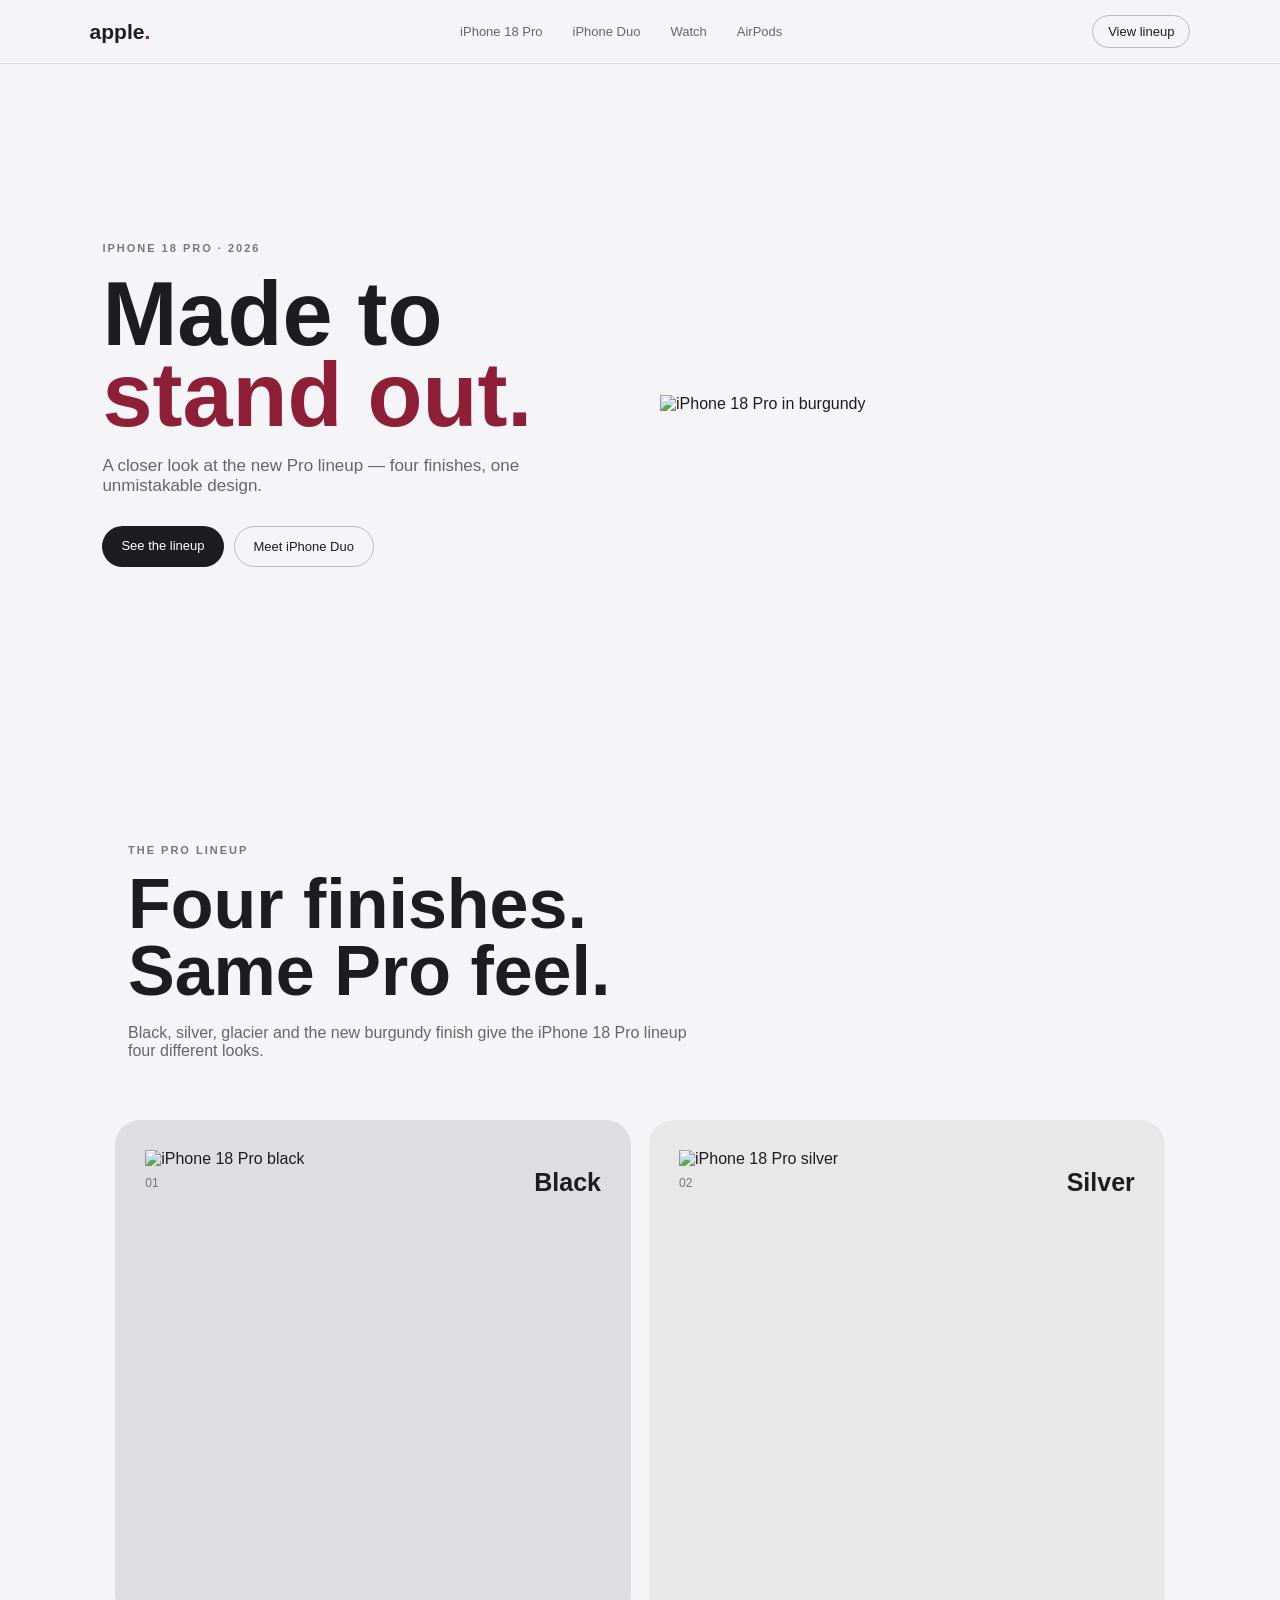
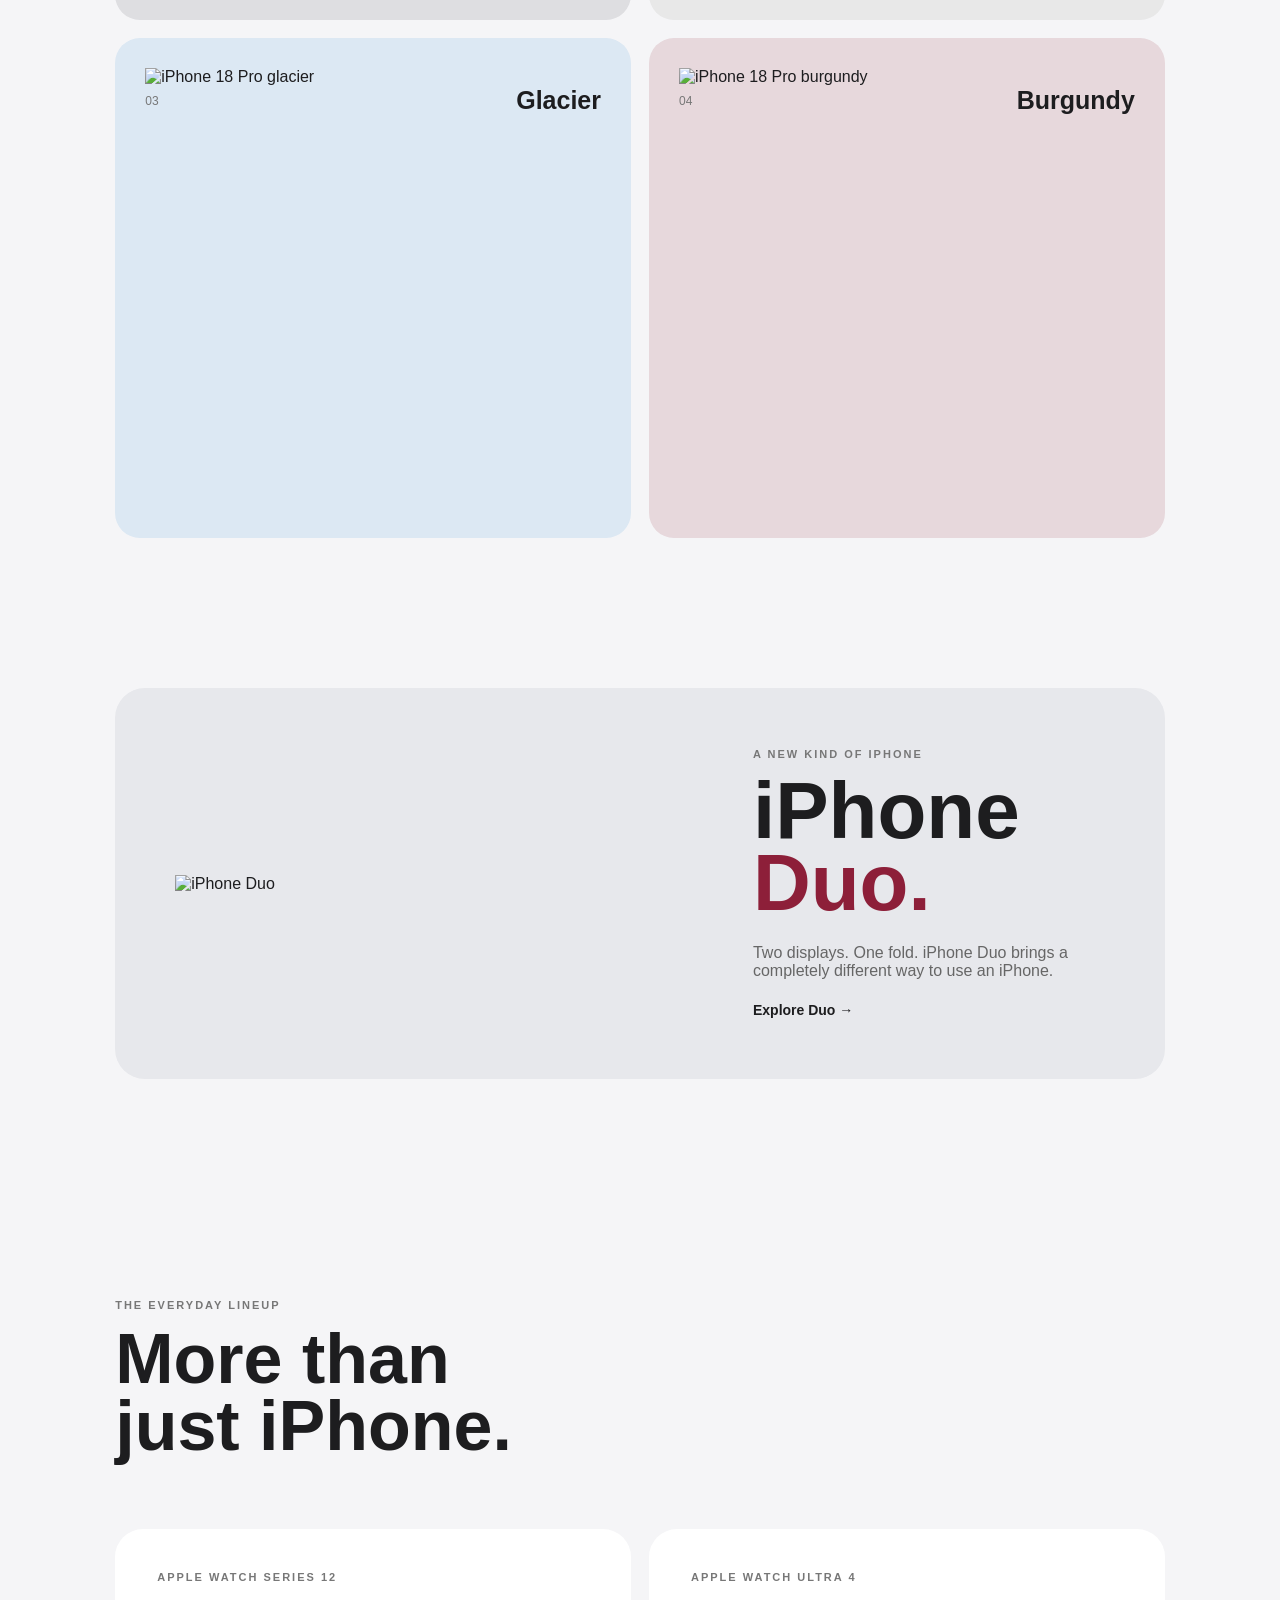
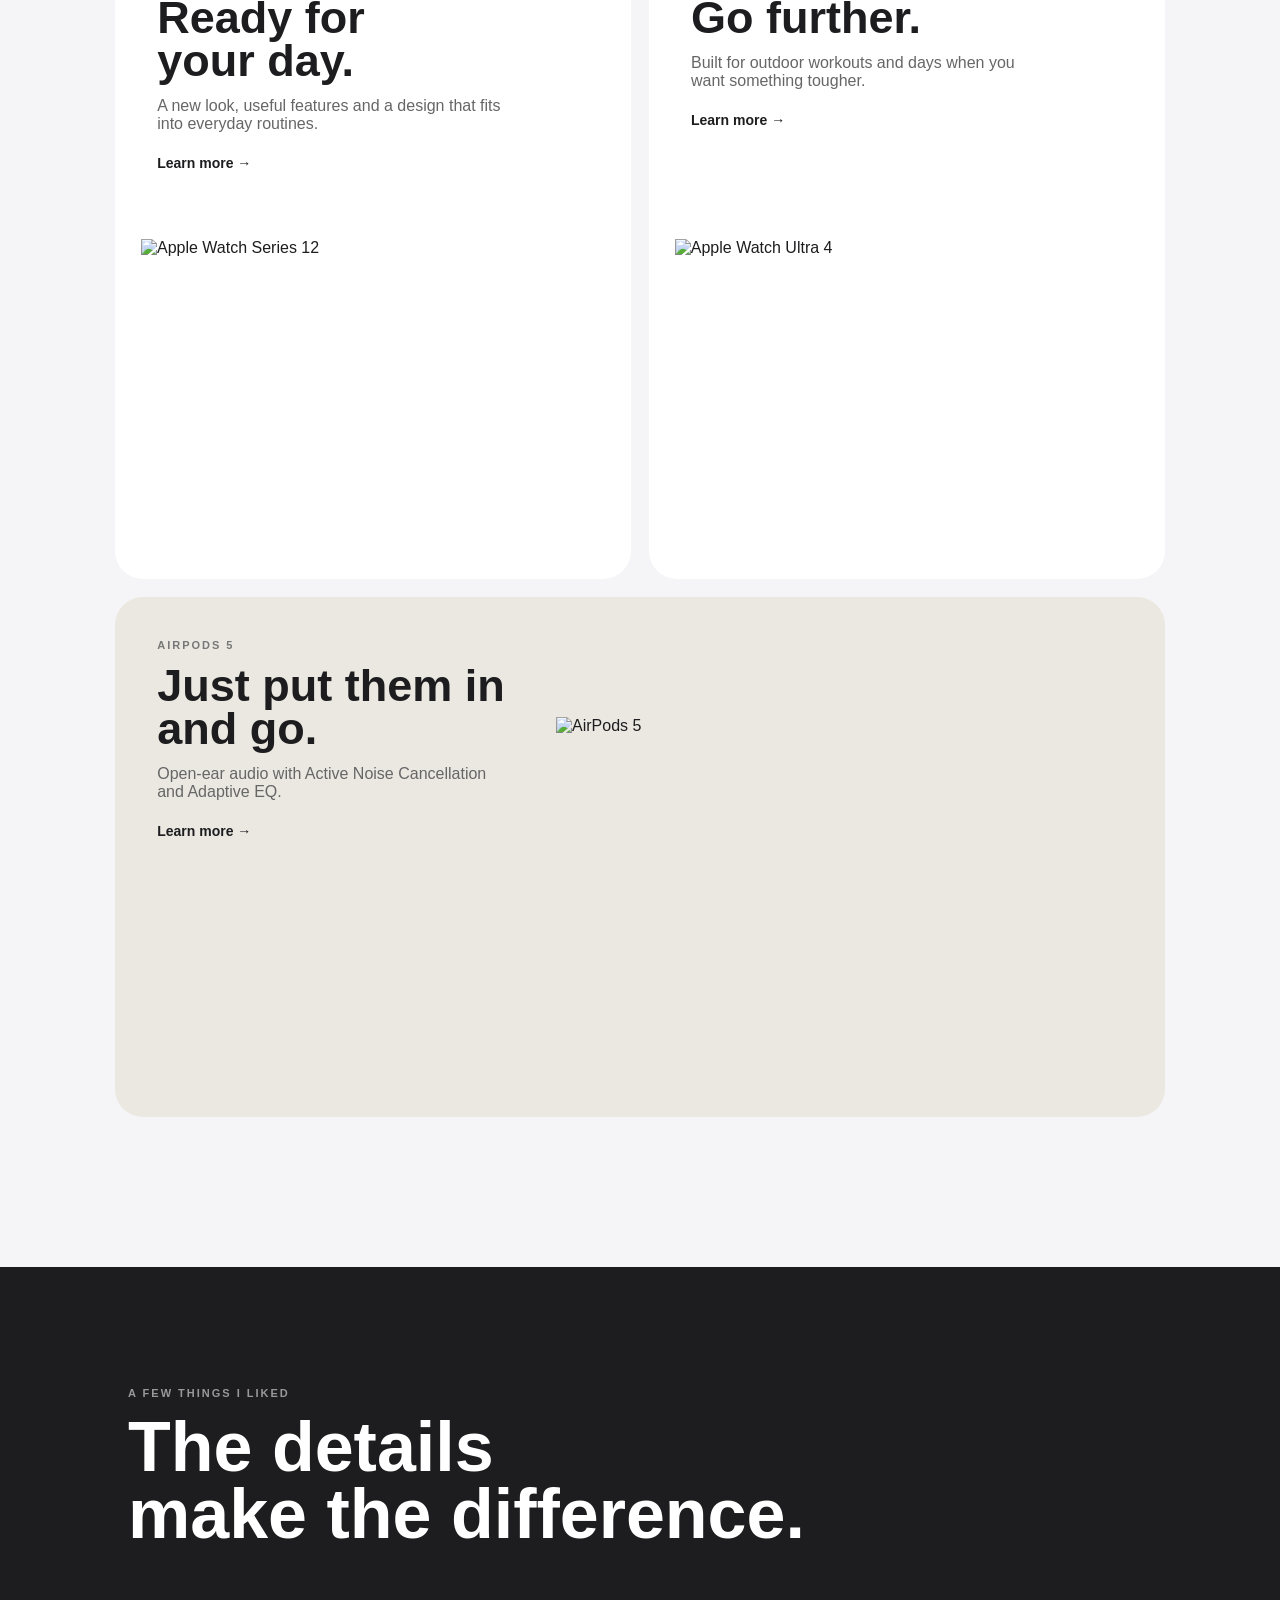
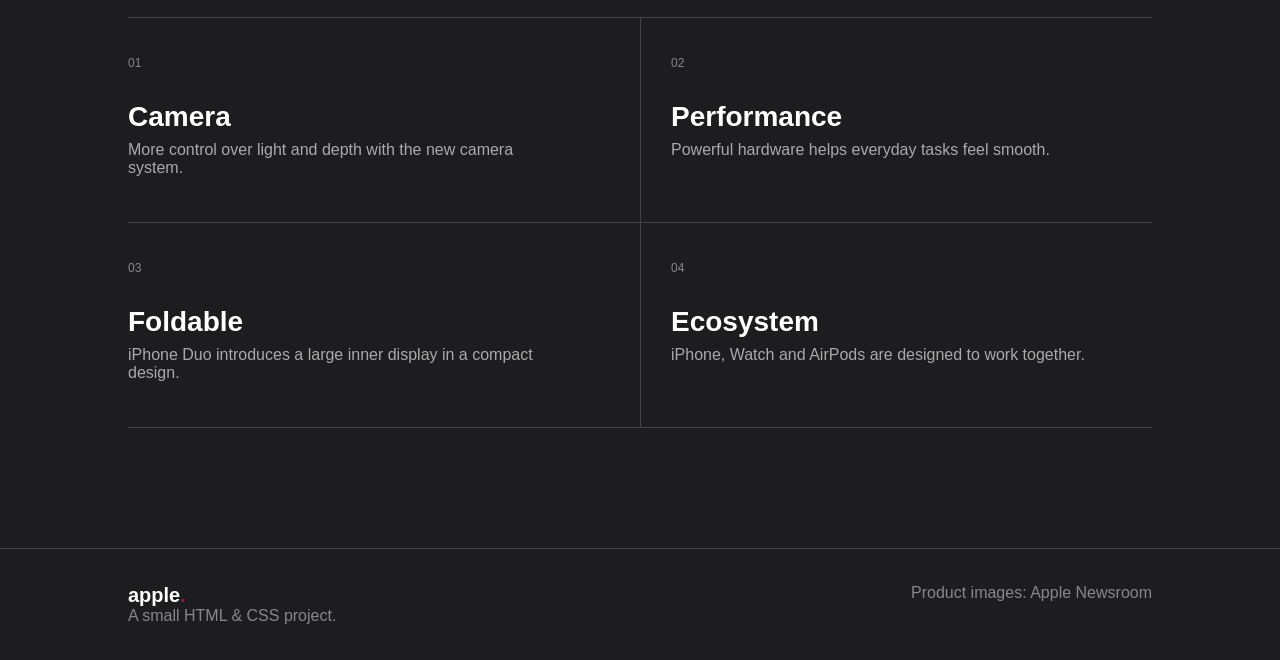
==== index.html @ 2c319d41 "Rename arjunproject.html to index.html" ====
<!DOCTYPE html>

<html lang="en">

<head>


<meta charset="UTF-8">

<meta name="viewport" content="width=device-width, initial-scale=1.0">

<title>The 2026 Apple Lineup</title>

<link rel="stylesheet" href="arjunproject.css">


</head>

<body>


<header class="nav">

    <a href="#" class="brand">apple<span>.</span></a>

    <nav>
        <a href="#pro">iPhone 18 Pro</a>
        <a href="#duo">iPhone Duo</a>
        <a href="#watch">Watch</a>
        <a href="#audio">AirPods</a>
    </nav>

    <a href="#lineup" class="nav-link">View lineup</a>

</header>


<main>

    
    <section class="hero" id="pro">

        <div class="hero-copy">

            <p class="eyebrow">IPHONE 18 PRO · 2026</p>

            <h1>
                Made to<br>
                <em>stand out.</em>
            </h1>

            <p class="hero-text">
                A closer look at the new Pro lineup —
                four finishes, one unmistakable design.
            </p>

            <div class="buttons">

                <a href="#lineup" class="button dark">
                    See the lineup
                </a>

                <a href="#duo" class="button light">
                    Meet iPhone Duo
                </a>

            </div>

        </div>


        <div class="hero-image">

            <img
                src="https://www.apple.com/newsroom/images/2026/09/get-ready-to-experience-iphone-18-pro-the-new-apple-watch-lineup-and-airpods-5/article/Apple-iPhone-18-Pro-Max-burgundy-iPhone-18-Pro-burgundy_inline.jpg.large.jpg"
                alt="iPhone 18 Pro in burgundy"
            >

        </div>

    </section>


    <section class="intro" id="lineup">

        <p class="eyebrow">THE PRO LINEUP</p>

        <h2>
            Four finishes.<br>
            Same Pro feel.
        </h2>

        <p>
            Black, silver, glacier and the new burgundy finish
            give the iPhone 18 Pro lineup four different looks.
        </p>

    </section>


    <section class="colors">

        <article class="color-card black">

            <img
                src="https://www.apple.com/newsroom/images/2026/09/get-ready-to-experience-iphone-18-pro-the-new-apple-watch-lineup-and-airpods-5/article/Apple-iPhone-18-Pro-Max-black-iPhone-18-Pro-black_inline.jpg.large.jpg"
                alt="iPhone 18 Pro black"
            >

            <div>
                <span>01</span>
                <h3>Black</h3>
            </div>

        </article>


        <article class="color-card silver">

            <img
                src="https://www.apple.com/newsroom/images/2026/09/get-ready-to-experience-iphone-18-pro-the-new-apple-watch-lineup-and-airpods-5/article/Apple-iPhone-18-Pro-Max-silver-iPhone-18-Pro-silver_inline.jpg.large.jpg"
                alt="iPhone 18 Pro silver"
            >

            <div>
                <span>02</span>
                <h3>Silver</h3>
            </div>

        </article>


        <article class="color-card glacier">

            <img
                src="https://www.apple.com/newsroom/images/2026/09/get-ready-to-experience-iphone-18-pro-the-new-apple-watch-lineup-and-airpods-5/article/Apple-iPhone-18-Pro-Max-glacier-iPhone-18-Pro-glacier_inline.jpg.large.jpg"
                alt="iPhone 18 Pro glacier"
            >

            <div>
                <span>03</span>
                <h3>Glacier</h3>
            </div>

        </article>


        <article class="color-card burgundy">

            <img
                src="https://www.apple.com/newsroom/images/2026/09/get-ready-to-experience-iphone-18-pro-the-new-apple-watch-lineup-and-airpods-5/article/Apple-iPhone-18-Pro-Max-burgundy-iPhone-18-Pro-burgundy_inline.jpg.large.jpg"
                alt="iPhone 18 Pro burgundy"
            >

            <div>
                <span>04</span>
                <h3>Burgundy</h3>
            </div>

        </article>

    </section>


    <section class="duo" id="duo">

        <div class="duo-image">

            <img
                src="https://www.apple.com/newsroom/images/2026/09/apple-unveils-iphone-duo/article/Apple-iPhone-Duo-colors-260909_big.jpg.large.jpg"
                alt="iPhone Duo"
            >

        </div>


        <div class="duo-copy">

            <p class="eyebrow">A NEW KIND OF IPHONE</p>

            <h2>
                iPhone<br>
                <em>Duo.</em>
            </h2>

            <p>
                Two displays. One fold.
                iPhone Duo brings a completely different
                way to use an iPhone.
            </p>

            <a href="#" class="text-link">
                Explore Duo →
            </a>

        </div>

    </section>


    <section class="everyday" id="watch">

        <div class="section-heading">

            <p class="eyebrow">THE EVERYDAY LINEUP</p>

            <h2>
                More than<br>
                just iPhone.
            </h2>

        </div>


        <div class="everyday-grid">

            
            <article class="product">

                <div class="product-copy">

                    <p class="eyebrow">
                        APPLE WATCH SERIES 12
                    </p>

                    <h3>
                        Ready for<br>
                        your day.
                    </h3>

                    <p>
                        A new look, useful features and a design
                        that fits into everyday routines.
                    </p>

                    <a href="#" class="text-link">
                        Learn more →
                    </a>

                </div>

                <img
                    src="https://www.apple.com/newsroom/images/2026/09/get-ready-to-experience-iphone-18-pro-the-new-apple-watch-lineup-and-airpods-5/article/Apple-Watch-Series-12-dark-bronze-aluminum-with-olive-Sport-Band_inline.jpg.large.jpg"
                    alt="Apple Watch Series 12"
                >

            </article>


           
            <article class="product">

                <div class="product-copy">

                    <p class="eyebrow">
                        APPLE WATCH ULTRA 4
                    </p>

                    <h3>
                        Go further.
                    </h3>

                    <p>
                        Built for outdoor workouts and days
                        when you want something tougher.
                    </p>

                    <a href="#" class="text-link">
                        Learn more →
                    </a>

                </div>

                <img
                    src="https://www.apple.com/newsroom/images/2026/09/get-ready-to-experience-iphone-18-pro-the-new-apple-watch-lineup-and-airpods-5/article/Apple-Watch-Ultra-4-ocean-band-translucent-kelp_inline.jpg.large.jpg"
                    alt="Apple Watch Ultra 4"
                >

            </article>


            <article class="product airpods" id="audio">

                <div class="product-copy">

                    <p class="eyebrow">
                        AIRPODS 5
                    </p>

                    <h3>
                        Just put them in<br>
                        and go.
                    </h3>

                    <p>
                        Open-ear audio with Active Noise
                        Cancellation and Adaptive EQ.
                    </p>

                    <a href="#" class="text-link">
                        Learn more →
                    </a>

                </div>

                <img
                    src="https://www.apple.com/newsroom/images/2026/09/get-ready-to-experience-iphone-18-pro-the-new-apple-watch-lineup-and-airpods-5/article/Apple-AirPods-5_inline.jpg.large.jpg"
                    alt="AirPods 5"
                >

            </article>

        </div>

    </section>


    <section class="features">

        <p class="eyebrow">
            A FEW THINGS I LIKED
        </p>

        <h2>
            The details<br>
            make the difference.
        </h2>


        <div class="feature-list">

            <div>

                <span>01</span>

                <h3>Camera</h3>

                <p>
                    More control over light and depth
                    with the new camera system.
                </p>

            </div>


            <div>

                <span>02</span>

                <h3>Performance</h3>

                <p>
                    Powerful hardware helps everyday
                    tasks feel smooth.
                </p>

            </div>


            <div>

                <span>03</span>

                <h3>Foldable</h3>

                <p>
                    iPhone Duo introduces a large inner
                    display in a compact design.
                </p>

            </div>


            <div>

                <span>04</span>

                <h3>Ecosystem</h3>

                <p>
                    iPhone, Watch and AirPods are
                    designed to work together.
                </p>

            </div>

        </div>

    </section>

</main>



<footer>

    <div>

        <strong>apple<span>.</span></strong>

        <p>
            A small HTML & CSS project.
        </p>

    </div>

    <p>
        Product images: Apple Newsroom
    </p>

</footer>

</body>

</html>
---- arjunproject.css ----
* {
  margin: 0;
  padding: 0;
  box-sizing: border-box;
  }

body {
font-family: Arial, sans-serif;
background: #f5f5f7;
color: #1d1d1f;
}

a {
text-decoration: none;
color: inherit;
}


.nav {
height: 64px;
padding: 0 7%;


display: flex;
align-items: center;
justify-content: space-between;

position: sticky;
top: 0;

background: #f5f5f7;
border-bottom: 1px solid #ddd;


}

.brand {
font-size: 21px;
font-weight: bold;
}

.brand span {
color: #8d1f39;
}

.nav nav {
display: flex;
gap: 30px;
}

.nav nav a {
font-size: 13px;
color: #666;
}

.nav-link {
padding: 8px 15px;
border: 1px solid #bbb;
border-radius: 20px;
font-size: 13px;
}



.hero {
min-height: 680px;
padding: 70px 8%;

display: grid;
grid-template-columns: 1fr 1fr;
align-items: center;
gap: 40px;


}

.eyebrow {
font-size: 11px;
font-weight: bold;
letter-spacing: 2px;
color: #777;
}

.hero h1 {
font-size: 90px;
line-height: 0.9;
margin: 20px 0;
}

em {
color: #8d1f39;
font-style: normal;
}

.hero-text {
width: 430px;
color: #666;
font-size: 17px;
}

.buttons {
display: flex;
gap: 10px;
margin-top: 30px;
}

.button {
padding: 12px 19px;
border-radius: 25px;
font-size: 13px;
}

.button.dark {
background: #1d1d1f;
color: white;
}

.button.light {
border: 1px solid #bbb;
}

.hero-image img {
width: 100%;
}



.intro {
padding: 100px 10% 60px;
}

.intro h2,
.section-heading h2,
.features h2 {
font-size: 70px;
line-height: 0.95;
margin: 15px 0 20px;
}

.intro p:last-child {
width: 560px;
color: #666;
}


.colors {
width: 82%;
margin: auto;


display: grid;
grid-template-columns: 1fr 1fr;
gap: 18px;


}

.color-card {
height: 500px;
padding: 30px;
border-radius: 25px;
overflow: hidden;
}

.color-card img {
width: 100%;
height: 390px;
object-fit: contain;
}

.color-card div {
display: flex;
justify-content: space-between;
align-items: center;
}

.color-card span {
color: #777;
font-size: 12px;
}

.color-card h3 {
font-size: 25px;
}

.black {
background: #dedee1;
}

.silver {
background: #e8e8e8;
}

.glacier {
background: #dce8f3;
}

.burgundy {
background: #e7d8dc;
}



.duo {
width: 82%;
margin: 150px auto;
padding: 60px;


display: grid;
grid-template-columns: 1.2fr 0.8fr;
align-items: center;
gap: 50px;

background: #e7e8ec;
border-radius: 30px;


}

.duo-image img {
width: 100%;
}

.duo-copy h2 {
font-size: 80px;
line-height: 0.9;
margin: 15px 0 25px;
}

.duo-copy p {
color: #666;
}

.duo-copy .eyebrow {
color: #777;
}

.text-link {
display: inline-block;
margin-top: 22px;
font-size: 14px;
font-weight: bold;
}


.everyday {
padding: 70px 9% 150px;
}

.everyday-grid {
margin-top: 70px;


display: grid;
grid-template-columns: 1fr 1fr;
gap: 18px;


}

.product {
height: 650px;
padding: 42px;


position: relative;
overflow: hidden;

background: white;
border-radius: 28px;


}

.product-copy {
position: relative;
z-index: 1;
}

.product h3 {
font-size: 45px;
line-height: 0.95;
margin: 14px 0;
}

.product-copy p {
color: #666;
max-width: 350px;
}

.product-copy .eyebrow {
color: #777;
}

.product img {
width: 90%;
height: 360px;


position: absolute;
left: 5%;
bottom: -20px;

object-fit: contain;


}

.product.airpods {
grid-column: span 2;
height: 520px;
background: #ebe8e2;
}

.airpods img {
width: 55%;
height: 400px;
left: 42%;
bottom: 0;
}



.features {
padding: 120px 10%;
background: #1d1d1f;
color: white;
}

.features .eyebrow {
color: #999;
}

.features h2 {
margin-bottom: 70px;
}

.feature-list {
display: grid;
grid-template-columns: 1fr 1fr;


border-top: 1px solid #444;


}

.feature-list > div {
padding: 35px 30px 45px 0;
border-bottom: 1px solid #444;
}

.feature-list > div:nth-child(2),
.feature-list > div:nth-child(4) {
padding-left: 30px;
border-left: 1px solid #444;
}

.feature-list span {
color: #888;
font-size: 12px;
}

.feature-list h3 {
font-size: 28px;
margin: 30px 0 8px;
}

.feature-list p {
color: #aaa;
width: 420px;
}



footer {
padding: 35px 10%;


display: flex;
justify-content: space-between;

background: #1d1d1f;
color: #888;

border-top: 1px solid #444;


}

footer strong {
color: white;
font-size: 20px;
}

footer span {
color: #8d1f39;
}


@media (max-width: 850px) {


.nav {
    padding: 0 5%;
}

.nav nav {
    display: none;
}

.hero {
    padding: 60px 7%;
    grid-template-columns: 1fr;
}

.hero h1 {
    font-size: 60px;
}

.hero-text {
    width: 100%;
}

.colors {
    width: 90%;
    grid-template-columns: 1fr;
}

.color-card {
    height: 450px;
}

.duo {
    width: 90%;
    padding: 35px;
    grid-template-columns: 1fr;
}

.duo-copy h2 {
    font-size: 60px;
}

.everyday-grid {
    grid-template-columns: 1fr;
}

.product.airpods {
    grid-column: span 1;
}

.airpods img {
    width: 100%;
    left: 0;
}

.feature-list {
    grid-template-columns: 1fr;
}

.feature-list > div:nth-child(2),
.feature-list > div:nth-child(4) {
    padding-left: 0;
    border-left: none;
}

.feature-list p {
    width: 100%;
}

footer {
    flex-direction: column;
    gap: 15px;
}


}
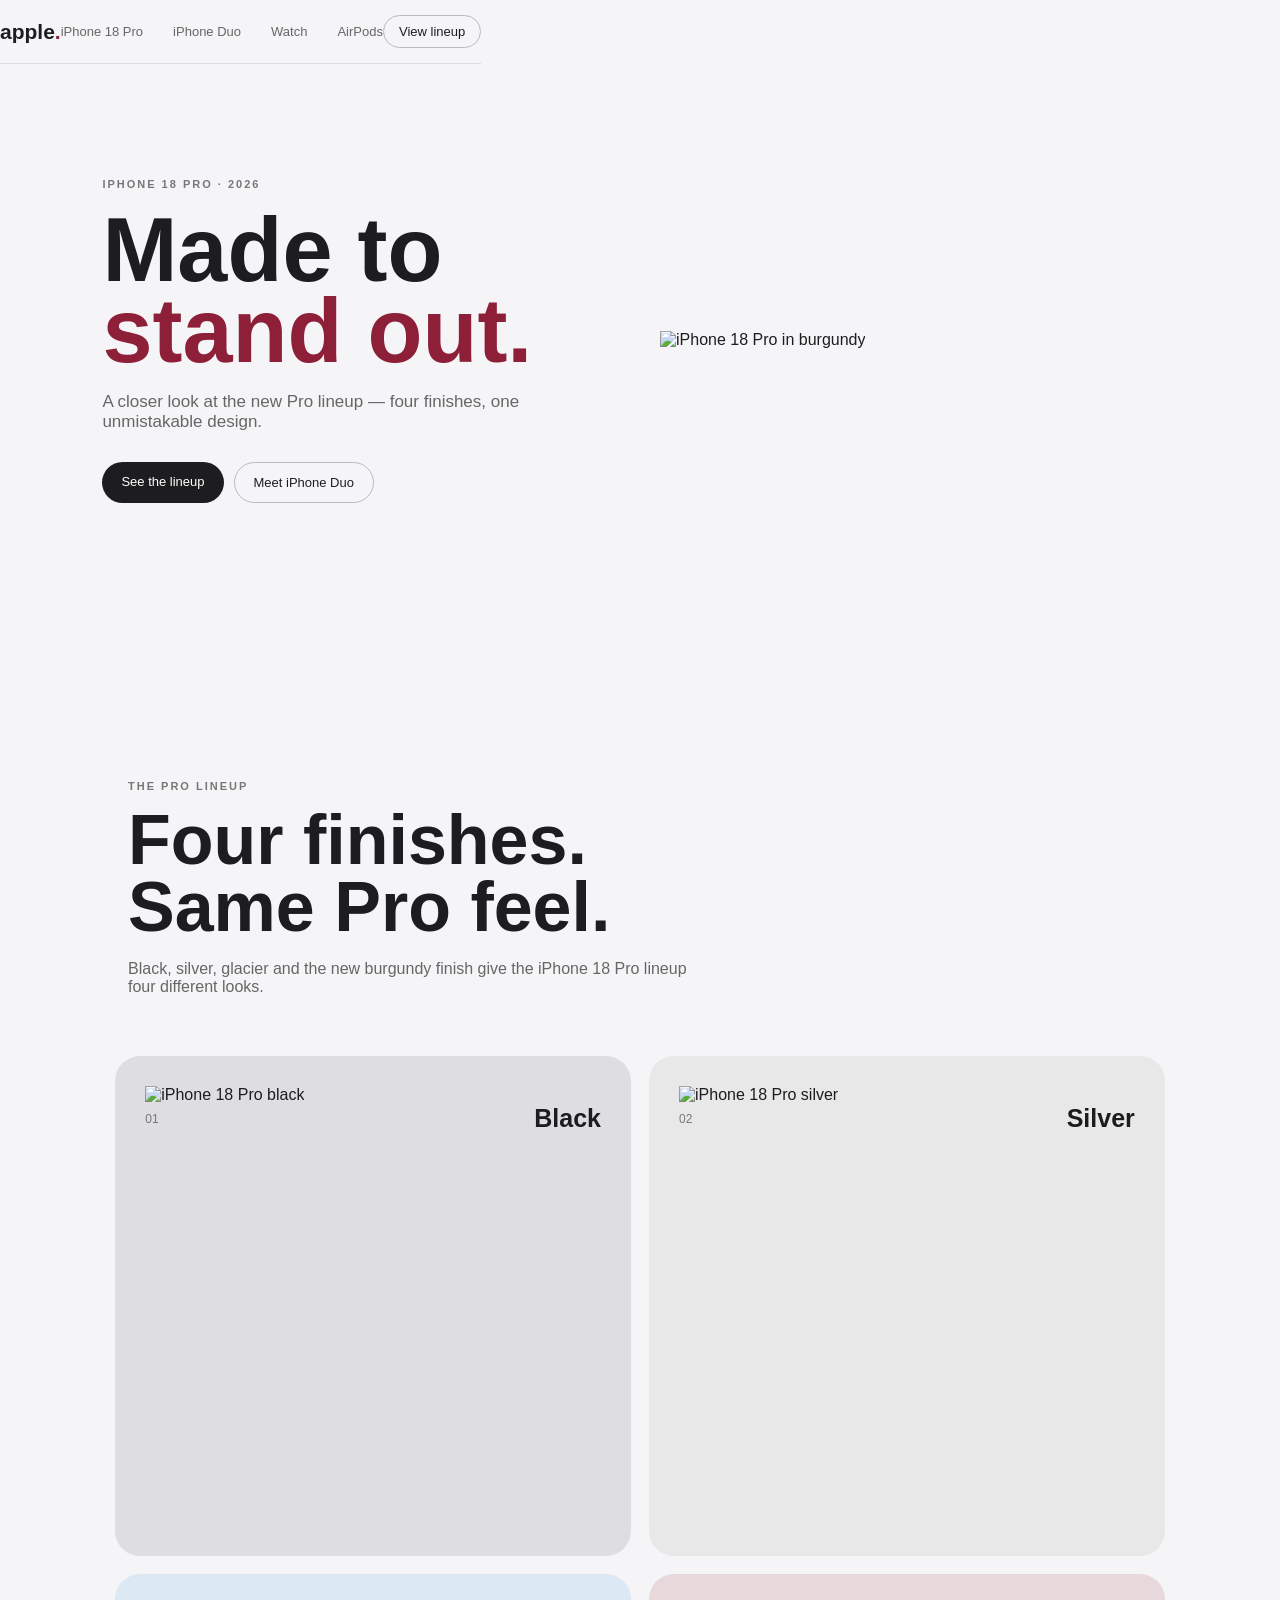
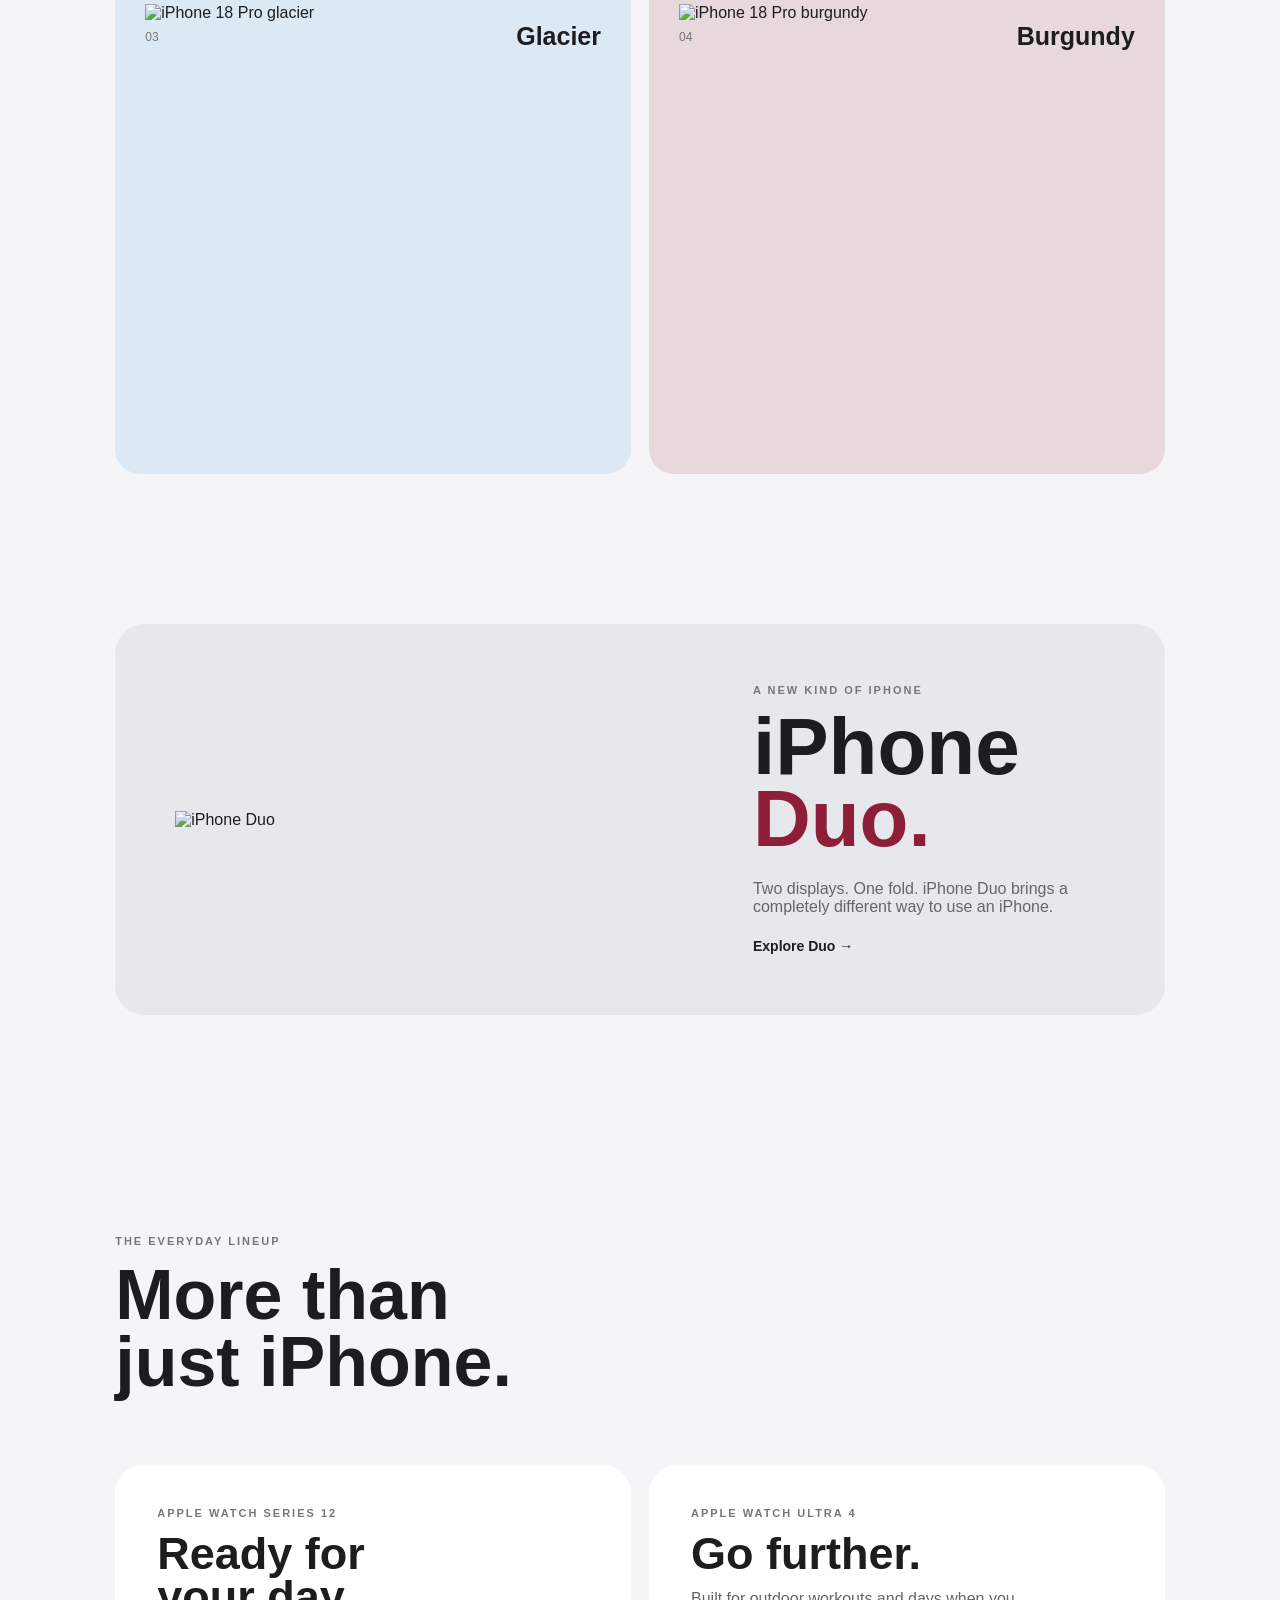
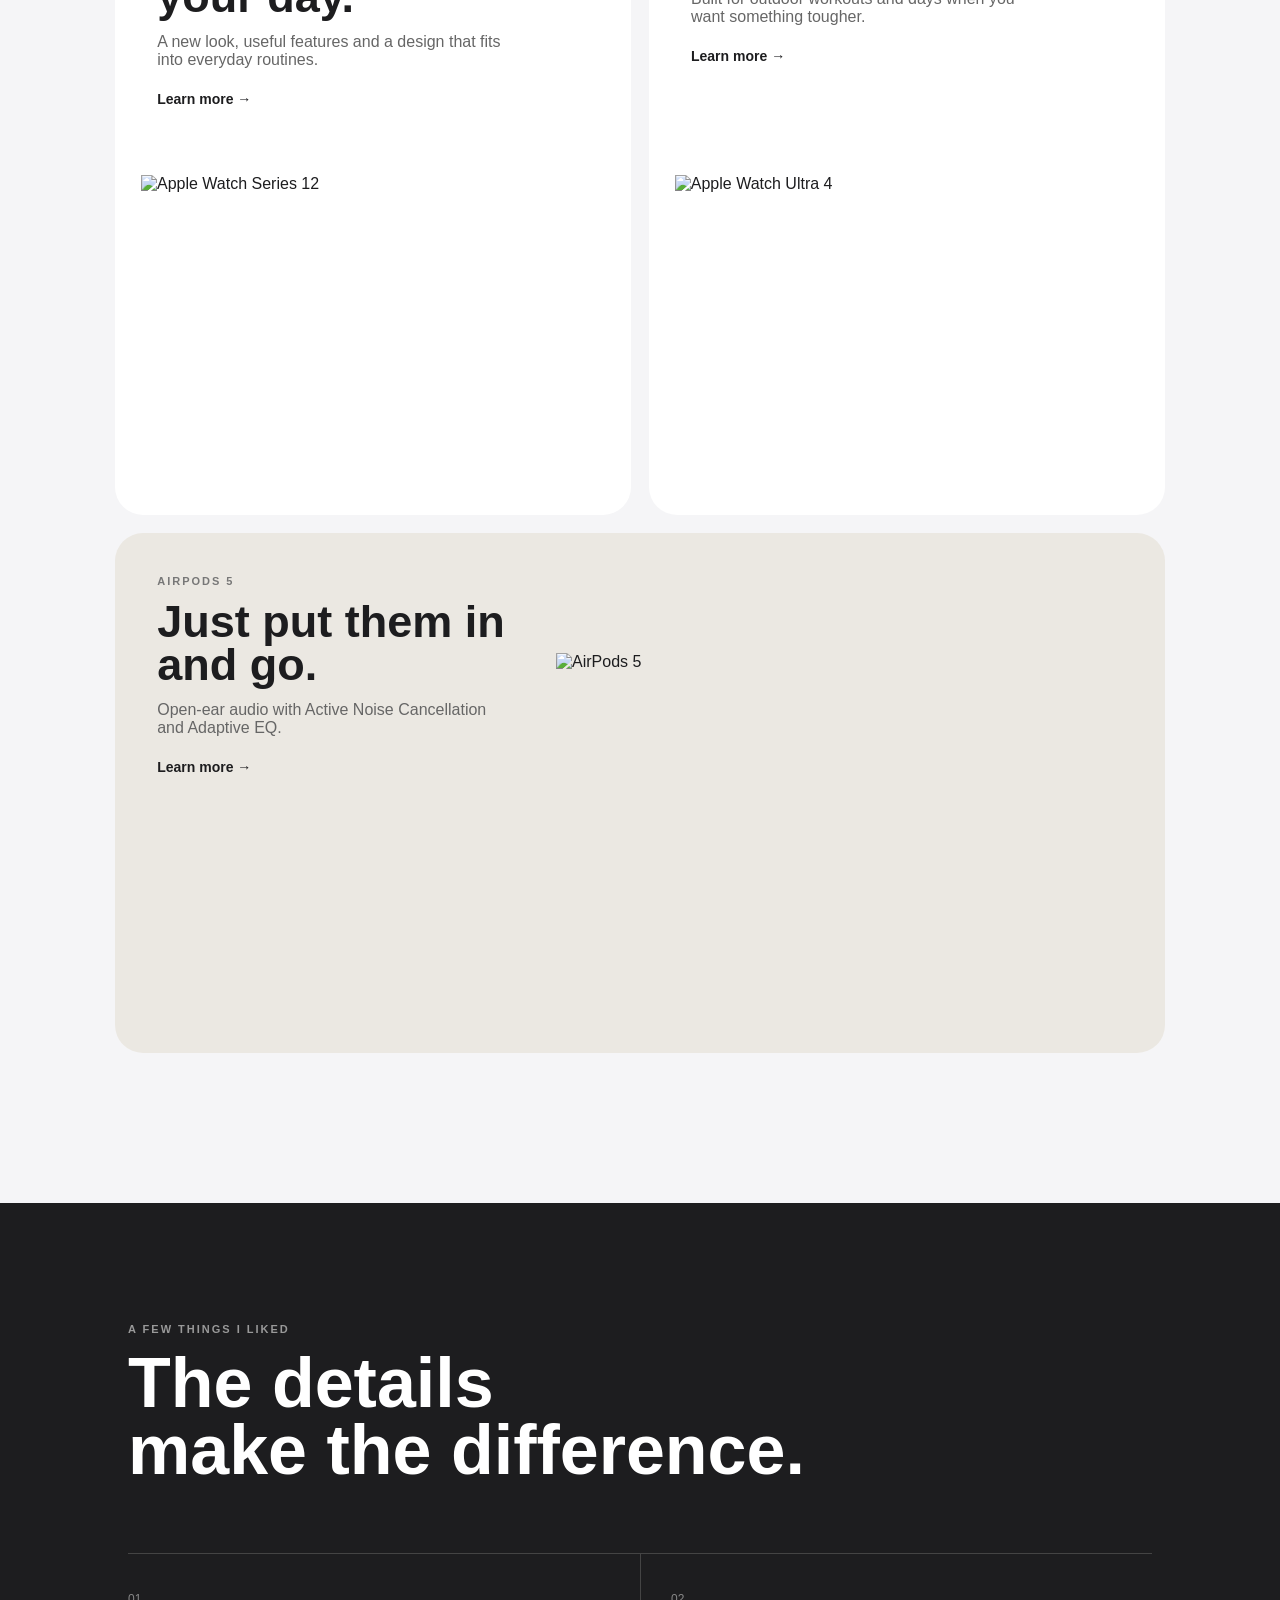
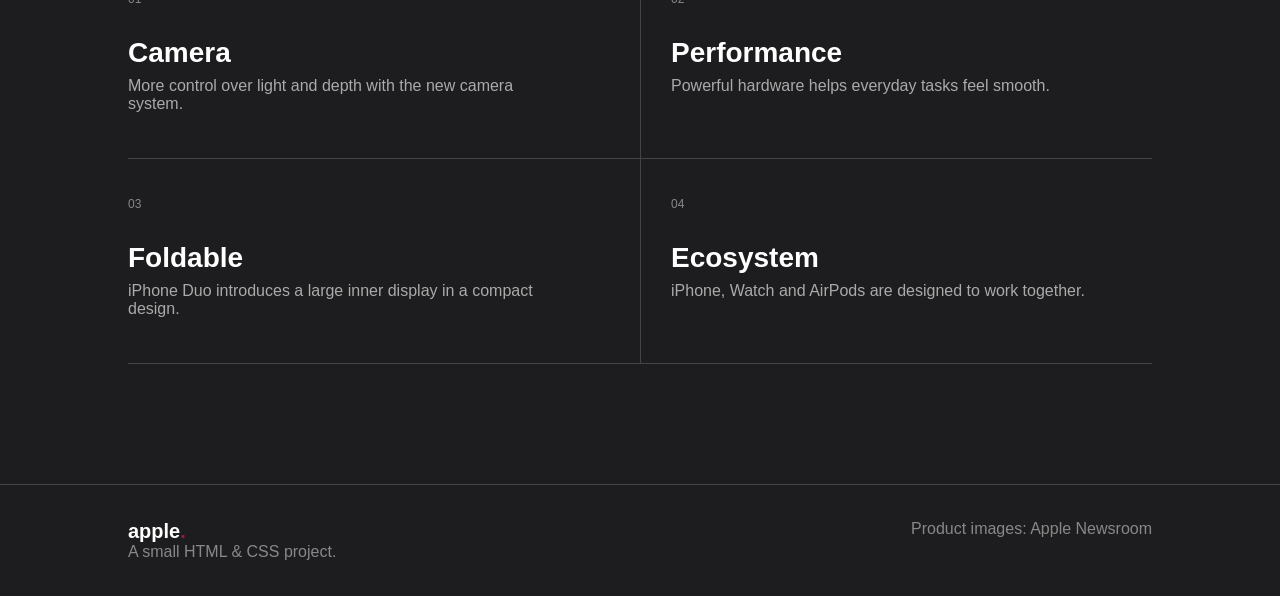
==== commit 0c78faa8: "Replace header with div for navigation" ====
--- a/index.html
+++ b/index.html
@@ -11,7 +11,7 @@
 
 <title>The 2026 Apple Lineup</title>
 
-<link rel="stylesheet" href="arjunproject.css">
+<link rel="stylesheet" href="style.css">
 
 
 </head>
@@ -19,7 +19,7 @@
 <body>
 
 
-<header class="nav">
+<div class="nav">
 
     <a href="#" class="brand">apple<span>.</span></a>
 
@@ -32,7 +32,7 @@
 
     <a href="#lineup" class="nav-link">View lineup</a>
 
-</header>
+</div>
 
 
 <main>
--- a/style.css
+++ b/style.css
@@ -0,0 +1,480 @@
+* {
+  margin: 0;
+  padding: 0;
+  box-sizing: border-box;
+  }
+html{
+  scroll-behavior: smooth;
+}
+body {
+font-family: Arial, sans-serif;
+background: #f5f5f7;
+color: #1d1d1f;
+}
+
+a {
+text-decoration: none;
+color: inherit;
+}
+
+
+.nav {
+height: 64px;
+padding: 0 7%
+weight : 100vw;
+
+display: flex;
+align-items: center;
+justify-content: space-between;
+
+position: fixed;
+top: 0;
+
+background: #f5f5f7;
+border-bottom: 1px solid #ddd;
+
+
+}
+
+.brand {
+font-size: 21px;
+font-weight: bold;
+}
+
+.brand span {
+color: #8d1f39;
+}
+
+.nav nav {
+display: flex;
+gap: 30px;
+}
+
+.nav nav a {
+font-size: 13px;
+color: #666;
+}
+
+.nav-link {
+padding: 8px 15px;
+border: 1px solid #bbb;
+border-radius: 20px;
+font-size: 13px;
+}
+
+
+
+.hero {
+min-height: 680px;
+padding: 70px 8%;
+
+display: grid;
+grid-template-columns: 1fr 1fr;
+align-items: center;
+gap: 40px;
+
+
+}
+
+.eyebrow {
+font-size: 11px;
+font-weight: bold;
+letter-spacing: 2px;
+color: #777;
+}
+
+.hero h1 {
+font-size: 90px;
+line-height: 0.9;
+margin: 20px 0;
+}
+
+em {
+color: #8d1f39;
+font-style: normal;
+}
+
+.hero-text {
+width: 430px;
+color: #666;
+font-size: 17px;
+}
+
+.buttons {
+display: flex;
+gap: 10px;
+margin-top: 30px;
+}
+
+.button {
+padding: 12px 19px;
+border-radius: 25px;
+font-size: 13px;
+}
+
+.button.dark {
+background: #1d1d1f;
+color: white;
+}
+
+.button.light {
+border: 1px solid #bbb;
+}
+
+.hero-image img {
+width: 100%;
+}
+
+
+
+.intro {
+padding: 100px 10% 60px;
+}
+
+.intro h2,
+.section-heading h2,
+.features h2 {
+font-size: 70px;
+line-height: 0.95;
+margin: 15px 0 20px;
+}
+
+.intro p:last-child {
+width: 560px;
+color: #666;
+}
+
+
+.colors {
+width: 82%;
+margin: auto;
+
+
+display: grid;
+grid-template-columns: 1fr 1fr;
+gap: 18px;
+
+
+}
+
+.color-card {
+height: 500px;
+padding: 30px;
+border-radius: 25px;
+overflow: hidden;
+}
+
+.color-card img {
+width: 100%;
+height: 390px;
+object-fit: contain;
+}
+
+.color-card div {
+display: flex;
+justify-content: space-between;
+align-items: center;
+}
+
+.color-card span {
+color: #777;
+font-size: 12px;
+}
+
+.color-card h3 {
+font-size: 25px;
+}
+
+.black {
+background: #dedee1;
+}
+
+.silver {
+background: #e8e8e8;
+}
+
+.glacier {
+background: #dce8f3;
+}
+
+.burgundy {
+background: #e7d8dc;
+}
+
+
+
+.duo {
+width: 82%;
+margin: 150px auto;
+padding: 60px;
+
+
+display: grid;
+grid-template-columns: 1.2fr 0.8fr;
+align-items: center;
+gap: 50px;
+
+background: #e7e8ec;
+border-radius: 30px;
+
+
+}
+
+.duo-image img {
+width: 100%;
+}
+
+.duo-copy h2 {
+font-size: 80px;
+line-height: 0.9;
+margin: 15px 0 25px;
+}
+
+.duo-copy p {
+color: #666;
+}
+
+.duo-copy .eyebrow {
+color: #777;
+}
+
+.text-link {
+display: inline-block;
+margin-top: 22px;
+font-size: 14px;
+font-weight: bold;
+}
+
+
+.everyday {
+padding: 70px 9% 150px;
+}
+
+.everyday-grid {
+margin-top: 70px;
+
+
+display: grid;
+grid-template-columns: 1fr 1fr;
+gap: 18px;
+
+
+}
+
+.product {
+height: 650px;
+padding: 42px;
+
+
+position: relative;
+overflow: hidden;
+
+background: white;
+border-radius: 28px;
+
+
+}
+
+.product-copy {
+position: relative;
+z-index: 1;
+}
+
+.product h3 {
+font-size: 45px;
+line-height: 0.95;
+margin: 14px 0;
+}
+
+.product-copy p {
+color: #666;
+max-width: 350px;
+}
+
+.product-copy .eyebrow {
+color: #777;
+}
+
+.product img {
+width: 90%;
+height: 360px;
+
+
+position: absolute;
+left: 5%;
+bottom: -20px;
+
+object-fit: contain;
+
+
+}
+
+.product.airpods {
+grid-column: span 2;
+height: 520px;
+background: #ebe8e2;
+}
+
+.airpods img {
+width: 55%;
+height: 400px;
+left: 42%;
+bottom: 0;
+}
+
+
+
+.features {
+padding: 120px 10%;
+background: #1d1d1f;
+color: white;
+}
+
+.features .eyebrow {
+color: #999;
+}
+
+.features h2 {
+margin-bottom: 70px;
+}
+
+.feature-list {
+display: grid;
+grid-template-columns: 1fr 1fr;
+
+
+border-top: 1px solid #444;
+
+
+}
+
+.feature-list > div {
+padding: 35px 30px 45px 0;
+border-bottom: 1px solid #444;
+}
+
+.feature-list > div:nth-child(2),
+.feature-list > div:nth-child(4) {
+padding-left: 30px;
+border-left: 1px solid #444;
+}
+
+.feature-list span {
+color: #888;
+font-size: 12px;
+}
+
+.feature-list h3 {
+font-size: 28px;
+margin: 30px 0 8px;
+}
+
+.feature-list p {
+color: #aaa;
+width: 420px;
+}
+
+
+
+footer {
+padding: 35px 10%;
+
+
+display: flex;
+justify-content: space-between;
+
+background: #1d1d1f;
+color: #888;
+
+border-top: 1px solid #444;
+
+
+}
+
+footer strong {
+color: white;
+font-size: 20px;
+}
+
+footer span {
+color: #8d1f39;
+}
+
+
+@media (max-width: 850px) {
+
+
+.nav {
+    padding: 0 5%;
+}
+
+.nav nav {
+    display: none;
+}
+
+.hero {
+    padding: 60px 7%;
+    grid-template-columns: 1fr;
+}
+
+.hero h1 {
+    font-size: 60px;
+}
+
+.hero-text {
+    width: 100%;
+}
+
+.colors {
+    width: 90%;
+    grid-template-columns: 1fr;
+}
+
+.color-card {
+    height: 450px;
+}
+
+.duo {
+    width: 90%;
+    padding: 35px;
+    grid-template-columns: 1fr;
+}
+
+.duo-copy h2 {
+    font-size: 60px;
+}
+
+.everyday-grid {
+    grid-template-columns: 1fr;
+}
+
+.product.airpods {
+    grid-column: span 1;
+}
+
+.airpods img {
+    width: 100%;
+    left: 0;
+}
+
+.feature-list {
+    grid-template-columns: 1fr;
+}
+
+.feature-list > div:nth-child(2),
+.feature-list > div:nth-child(4) {
+    padding-left: 0;
+    border-left: none;
+}
+
+.feature-list p {
+    width: 100%;
+}
+
+footer {
+    flex-direction: column;
+    gap: 15px;
+}
+
+
+}
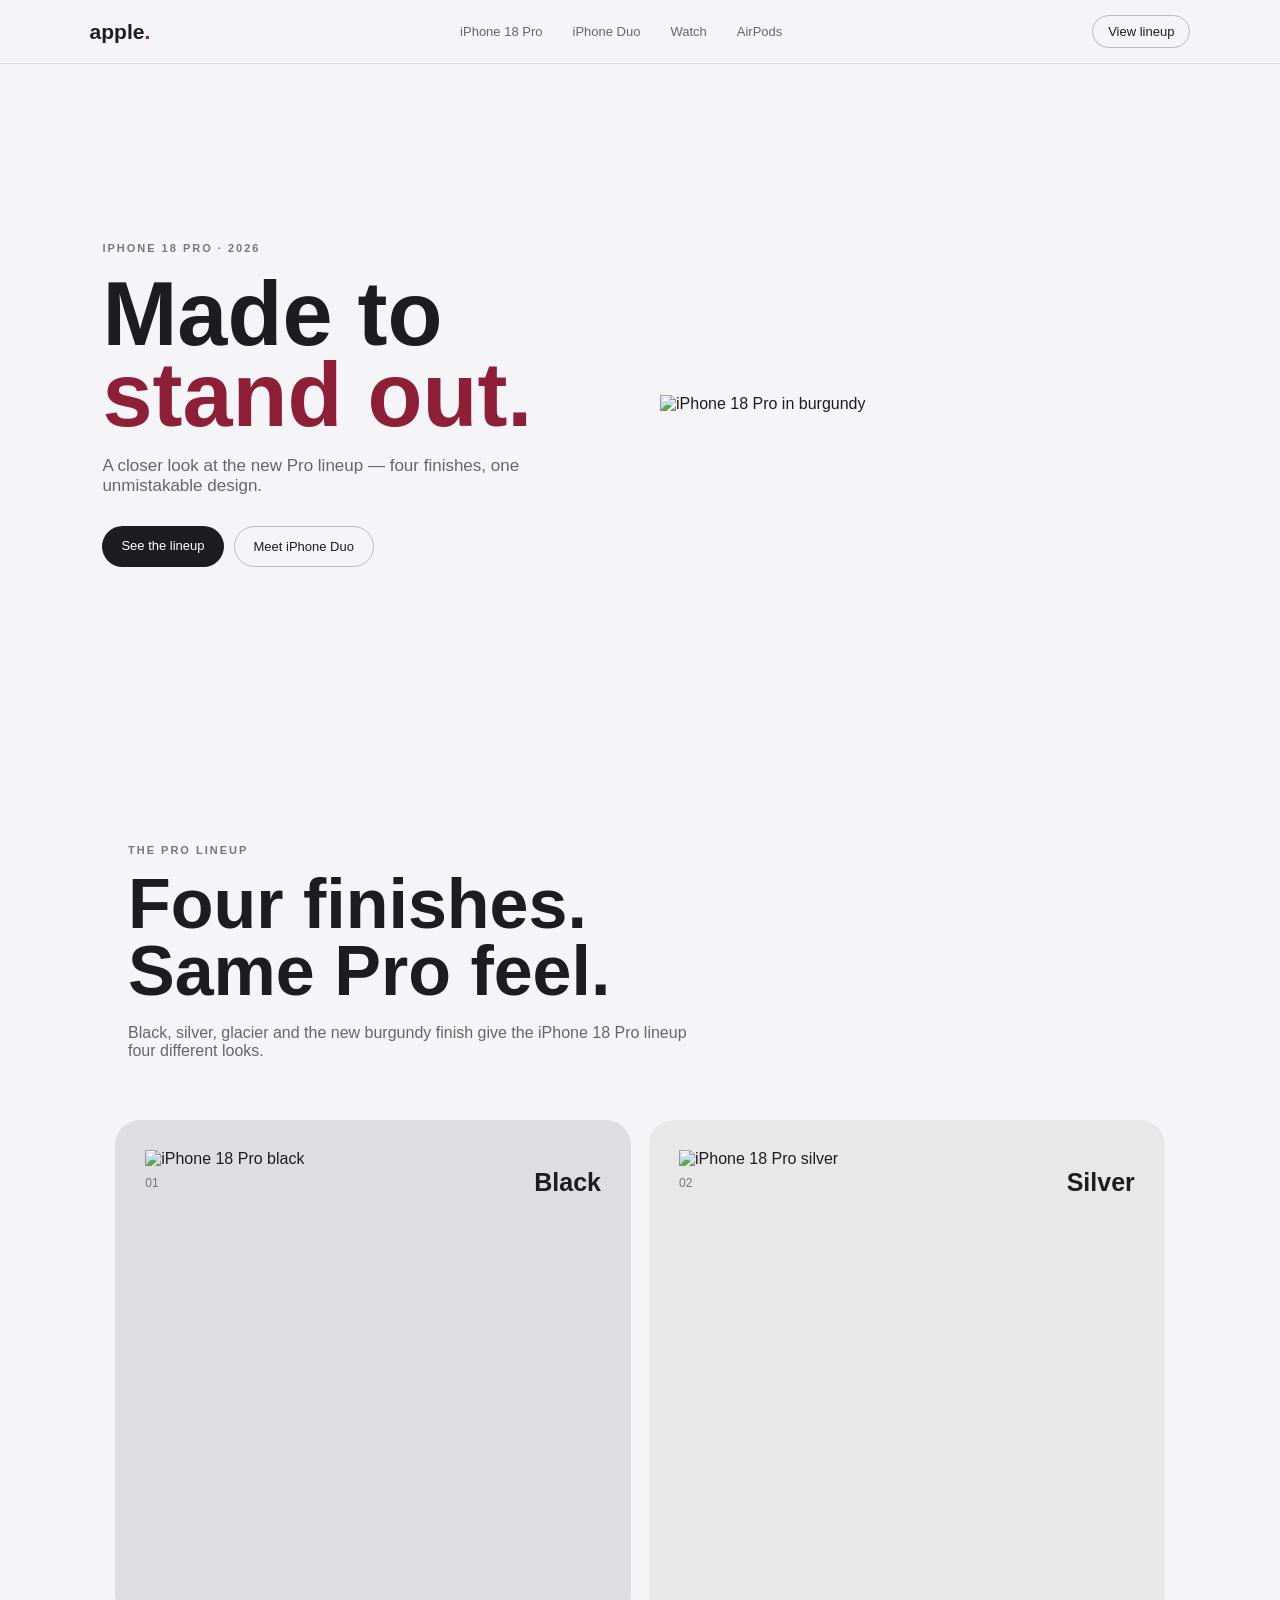
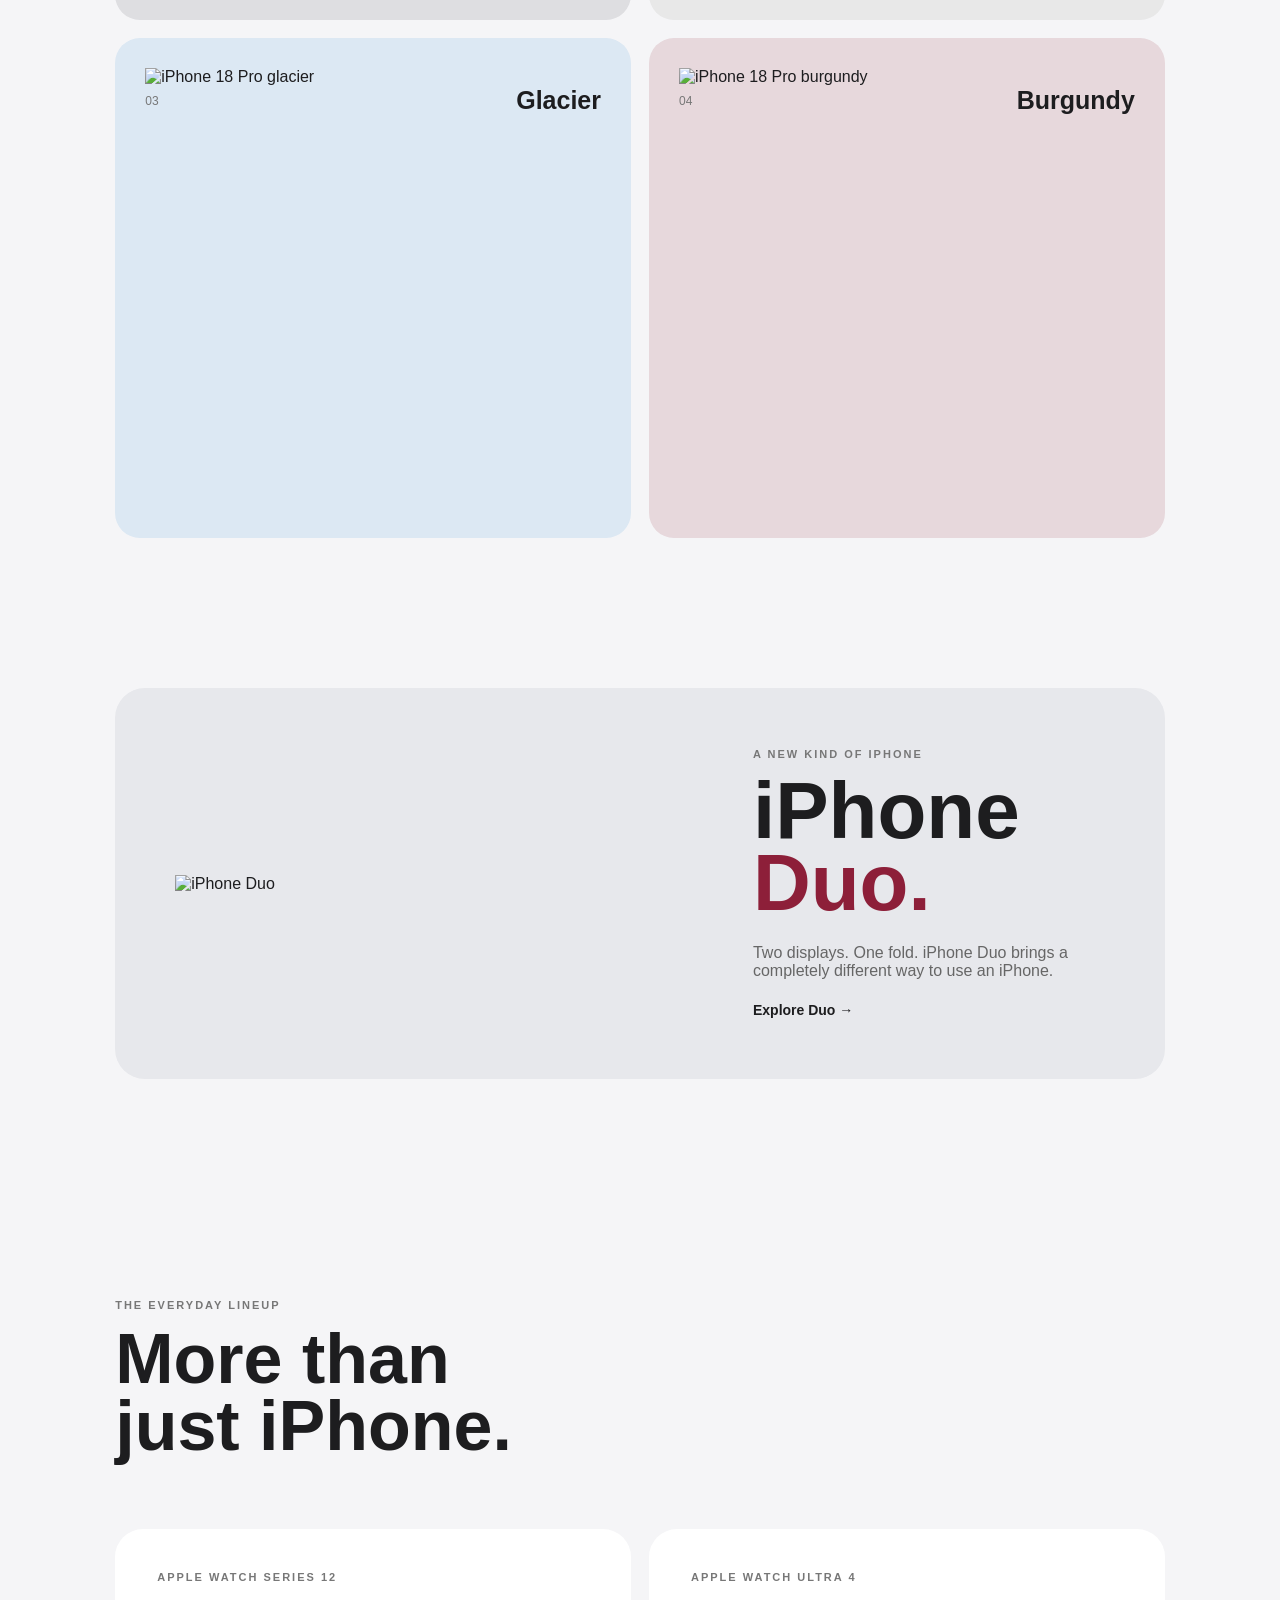
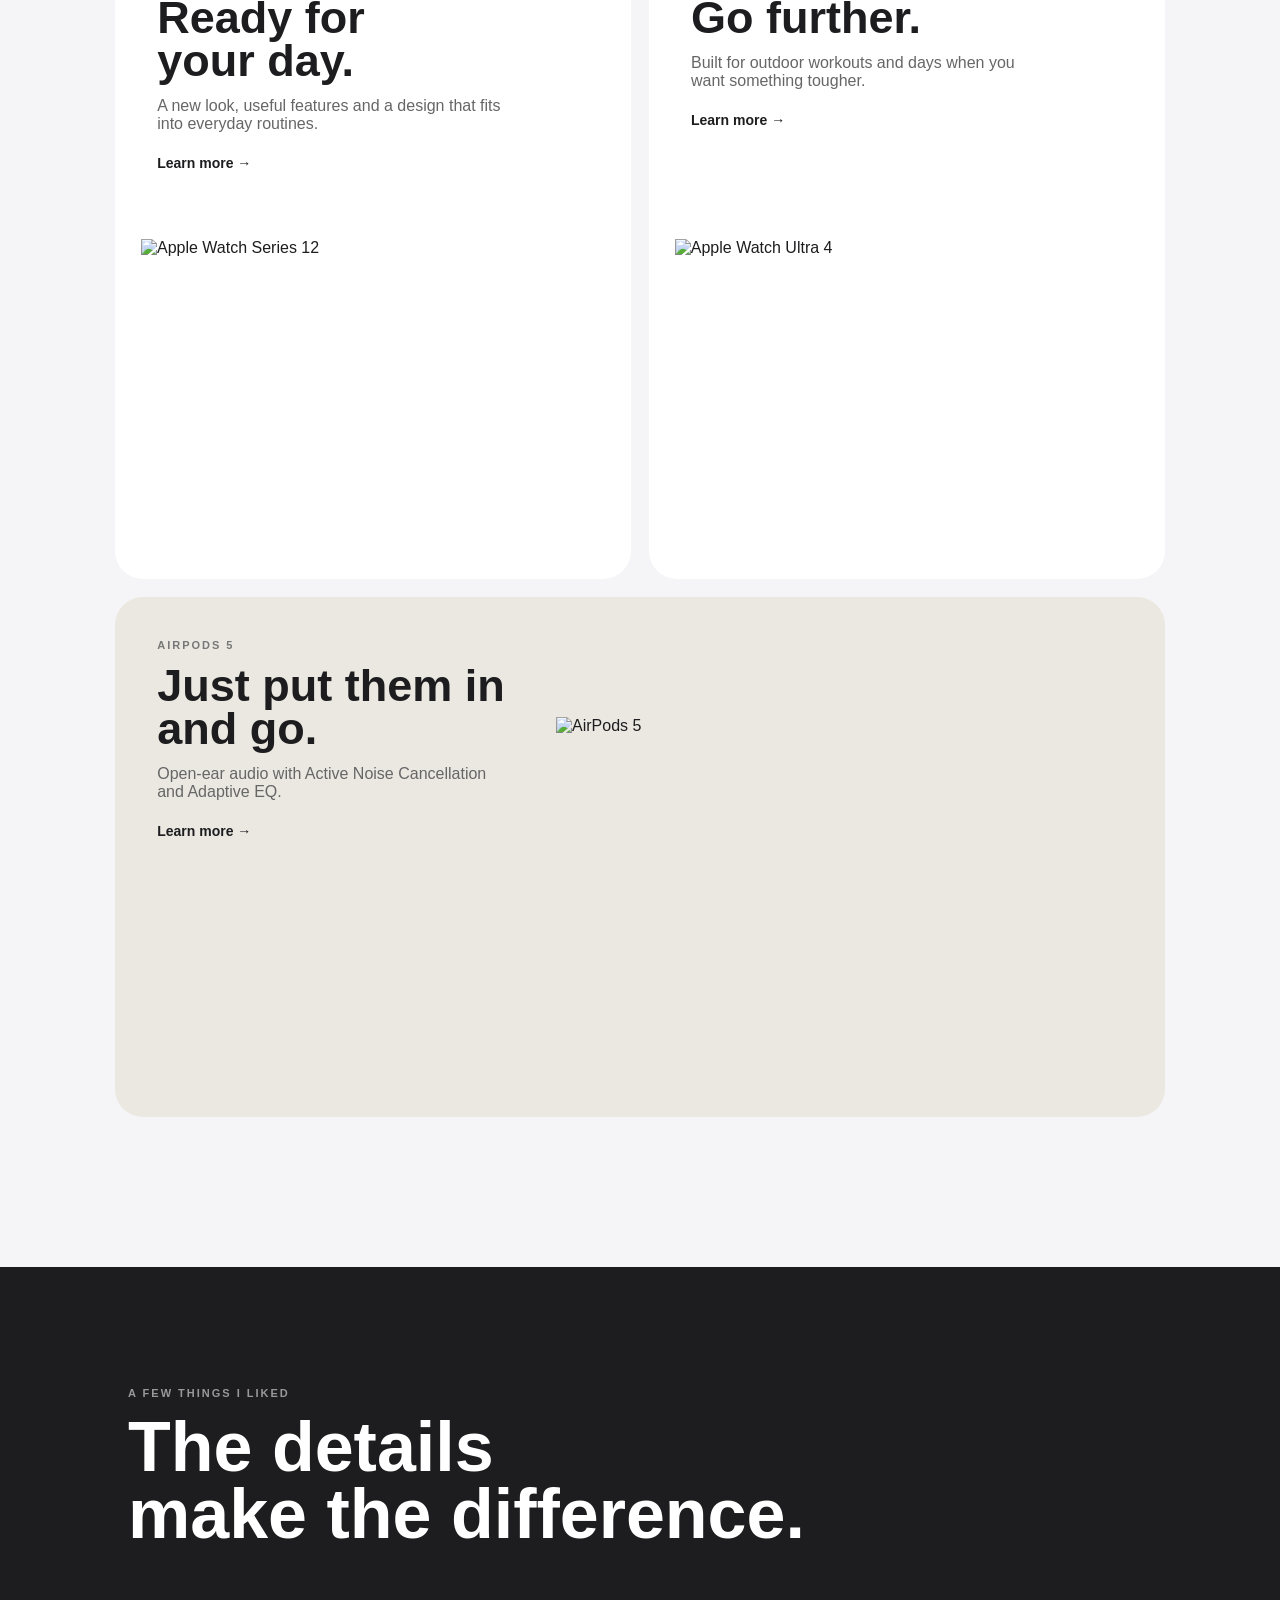
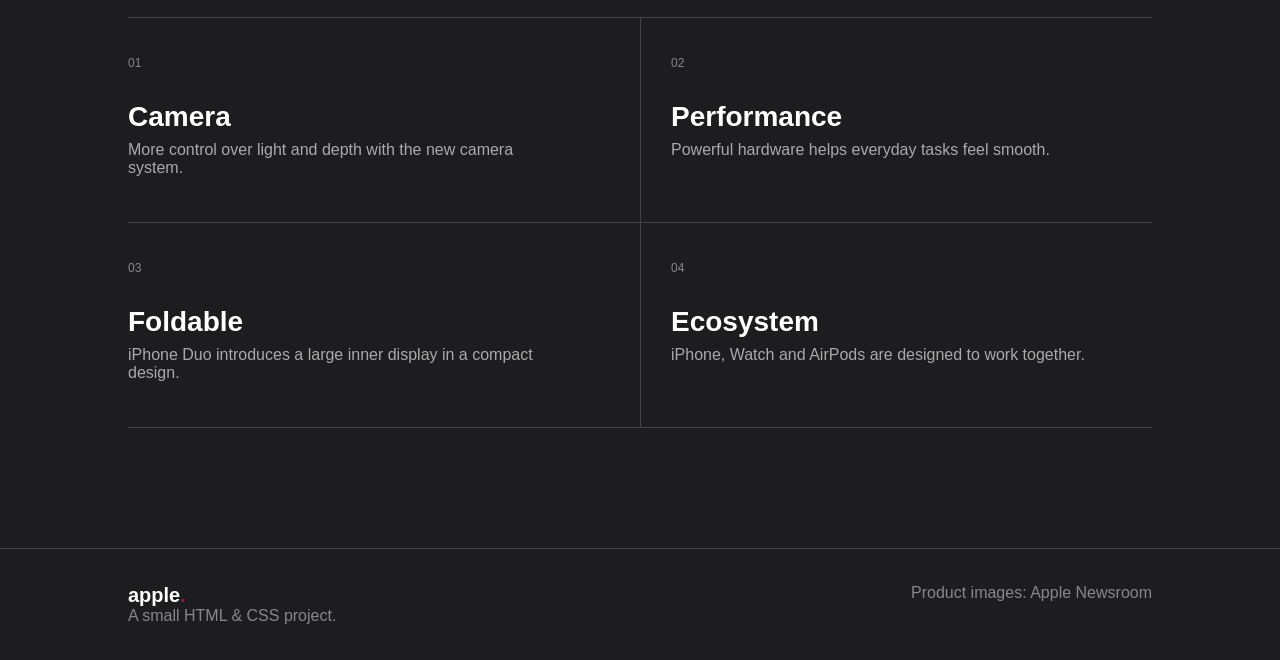
==== commit 864cda9c: "Update index.html" ====
--- a/index.html
+++ b/index.html
@@ -11,7 +11,7 @@
 
 <title>The 2026 Apple Lineup</title>
 
-<link rel="stylesheet" href="style.css">
+<link rel="stylesheet" href="arjunproject.css">
 
 
 </head>
@@ -19,7 +19,7 @@
 <body>
 
 
-<div class="nav">
+<header class="nav">
 
     <a href="#" class="brand">apple<span>.</span></a>
 
@@ -32,12 +32,12 @@
 
     <a href="#lineup" class="nav-link">View lineup</a>
 
-</div>
+</header>
 
 
 <main>
 
-    
+    <!-- Main iPhone section -->
     <section class="hero" id="pro">
 
         <div class="hero-copy">
@@ -214,7 +214,7 @@
 
         <div class="everyday-grid">
 
-            
+            <!-- Apple Watch -->
             <article class="product">
 
                 <div class="product-copy">
@@ -247,7 +247,7 @@
             </article>
 
 
-           
+            <!-- Apple Watch Ultra -->
             <article class="product">
 
                 <div class="product-copy">
@@ -391,7 +391,7 @@
 </main>
 
 
-
+<!-- Footer -->
 <footer>
 
     <div>
--- a/arjunproject.css
+++ b/arjunproject.css
@@ -0,0 +1,478 @@
+* {
+  margin: 0;
+  padding: 0;
+  box-sizing: border-box;
+  }
+
+body {
+font-family: Arial, sans-serif;
+background: #f5f5f7;
+color: #1d1d1f;
+}
+
+a {
+text-decoration: none;
+color: inherit;
+}
+
+
+.nav {
+height: 64px;
+padding: 0 7%;
+
+
+display: flex;
+align-items: center;
+justify-content: space-between;
+
+position: sticky;
+top: 0;
+
+background: #f5f5f7;
+border-bottom: 1px solid #ddd;
+
+
+}
+
+.brand {
+font-size: 21px;
+font-weight: bold;
+}
+
+.brand span {
+color: #8d1f39;
+}
+
+.nav nav {
+display: flex;
+gap: 30px;
+}
+
+.nav nav a {
+font-size: 13px;
+color: #666;
+}
+
+.nav-link {
+padding: 8px 15px;
+border: 1px solid #bbb;
+border-radius: 20px;
+font-size: 13px;
+}
+
+
+
+.hero {
+min-height: 680px;
+padding: 70px 8%;
+
+display: grid;
+grid-template-columns: 1fr 1fr;
+align-items: center;
+gap: 40px;
+
+
+}
+
+.eyebrow {
+font-size: 11px;
+font-weight: bold;
+letter-spacing: 2px;
+color: #777;
+}
+
+.hero h1 {
+font-size: 90px;
+line-height: 0.9;
+margin: 20px 0;
+}
+
+em {
+color: #8d1f39;
+font-style: normal;
+}
+
+.hero-text {
+width: 430px;
+color: #666;
+font-size: 17px;
+}
+
+.buttons {
+display: flex;
+gap: 10px;
+margin-top: 30px;
+}
+
+.button {
+padding: 12px 19px;
+border-radius: 25px;
+font-size: 13px;
+}
+
+.button.dark {
+background: #1d1d1f;
+color: white;
+}
+
+.button.light {
+border: 1px solid #bbb;
+}
+
+.hero-image img {
+width: 100%;
+}
+
+
+
+.intro {
+padding: 100px 10% 60px;
+}
+
+.intro h2,
+.section-heading h2,
+.features h2 {
+font-size: 70px;
+line-height: 0.95;
+margin: 15px 0 20px;
+}
+
+.intro p:last-child {
+width: 560px;
+color: #666;
+}
+
+
+.colors {
+width: 82%;
+margin: auto;
+
+
+display: grid;
+grid-template-columns: 1fr 1fr;
+gap: 18px;
+
+
+}
+
+.color-card {
+height: 500px;
+padding: 30px;
+border-radius: 25px;
+overflow: hidden;
+}
+
+.color-card img {
+width: 100%;
+height: 390px;
+object-fit: contain;
+}
+
+.color-card div {
+display: flex;
+justify-content: space-between;
+align-items: center;
+}
+
+.color-card span {
+color: #777;
+font-size: 12px;
+}
+
+.color-card h3 {
+font-size: 25px;
+}
+
+.black {
+background: #dedee1;
+}
+
+.silver {
+background: #e8e8e8;
+}
+
+.glacier {
+background: #dce8f3;
+}
+
+.burgundy {
+background: #e7d8dc;
+}
+
+
+
+.duo {
+width: 82%;
+margin: 150px auto;
+padding: 60px;
+
+
+display: grid;
+grid-template-columns: 1.2fr 0.8fr;
+align-items: center;
+gap: 50px;
+
+background: #e7e8ec;
+border-radius: 30px;
+
+
+}
+
+.duo-image img {
+width: 100%;
+}
+
+.duo-copy h2 {
+font-size: 80px;
+line-height: 0.9;
+margin: 15px 0 25px;
+}
+
+.duo-copy p {
+color: #666;
+}
+
+.duo-copy .eyebrow {
+color: #777;
+}
+
+.text-link {
+display: inline-block;
+margin-top: 22px;
+font-size: 14px;
+font-weight: bold;
+}
+
+
+.everyday {
+padding: 70px 9% 150px;
+}
+
+.everyday-grid {
+margin-top: 70px;
+
+
+display: grid;
+grid-template-columns: 1fr 1fr;
+gap: 18px;
+
+
+}
+
+.product {
+height: 650px;
+padding: 42px;
+
+
+position: relative;
+overflow: hidden;
+
+background: white;
+border-radius: 28px;
+
+
+}
+
+.product-copy {
+position: relative;
+z-index: 1;
+}
+
+.product h3 {
+font-size: 45px;
+line-height: 0.95;
+margin: 14px 0;
+}
+
+.product-copy p {
+color: #666;
+max-width: 350px;
+}
+
+.product-copy .eyebrow {
+color: #777;
+}
+
+.product img {
+width: 90%;
+height: 360px;
+
+
+position: absolute;
+left: 5%;
+bottom: -20px;
+
+object-fit: contain;
+
+
+}
+
+.product.airpods {
+grid-column: span 2;
+height: 520px;
+background: #ebe8e2;
+}
+
+.airpods img {
+width: 55%;
+height: 400px;
+left: 42%;
+bottom: 0;
+}
+
+
+
+.features {
+padding: 120px 10%;
+background: #1d1d1f;
+color: white;
+}
+
+.features .eyebrow {
+color: #999;
+}
+
+.features h2 {
+margin-bottom: 70px;
+}
+
+.feature-list {
+display: grid;
+grid-template-columns: 1fr 1fr;
+
+
+border-top: 1px solid #444;
+
+
+}
+
+.feature-list > div {
+padding: 35px 30px 45px 0;
+border-bottom: 1px solid #444;
+}
+
+.feature-list > div:nth-child(2),
+.feature-list > div:nth-child(4) {
+padding-left: 30px;
+border-left: 1px solid #444;
+}
+
+.feature-list span {
+color: #888;
+font-size: 12px;
+}
+
+.feature-list h3 {
+font-size: 28px;
+margin: 30px 0 8px;
+}
+
+.feature-list p {
+color: #aaa;
+width: 420px;
+}
+
+
+
+footer {
+padding: 35px 10%;
+
+
+display: flex;
+justify-content: space-between;
+
+background: #1d1d1f;
+color: #888;
+
+border-top: 1px solid #444;
+
+
+}
+
+footer strong {
+color: white;
+font-size: 20px;
+}
+
+footer span {
+color: #8d1f39;
+}
+
+
+@media (max-width: 850px) {
+
+
+.nav {
+    padding: 0 5%;
+}
+
+.nav nav {
+    display: none;
+}
+
+.hero {
+    padding: 60px 7%;
+    grid-template-columns: 1fr;
+}
+
+.hero h1 {
+    font-size: 60px;
+}
+
+.hero-text {
+    width: 100%;
+}
+
+.colors {
+    width: 90%;
+    grid-template-columns: 1fr;
+}
+
+.color-card {
+    height: 450px;
+}
+
+.duo {
+    width: 90%;
+    padding: 35px;
+    grid-template-columns: 1fr;
+}
+
+.duo-copy h2 {
+    font-size: 60px;
+}
+
+.everyday-grid {
+    grid-template-columns: 1fr;
+}
+
+.product.airpods {
+    grid-column: span 1;
+}
+
+.airpods img {
+    width: 100%;
+    left: 0;
+}
+
+.feature-list {
+    grid-template-columns: 1fr;
+}
+
+.feature-list > div:nth-child(2),
+.feature-list > div:nth-child(4) {
+    padding-left: 0;
+    border-left: none;
+}
+
+.feature-list p {
+    width: 100%;
+}
+
+footer {
+    flex-direction: column;
+    gap: 15px;
+}
+
+
+}
